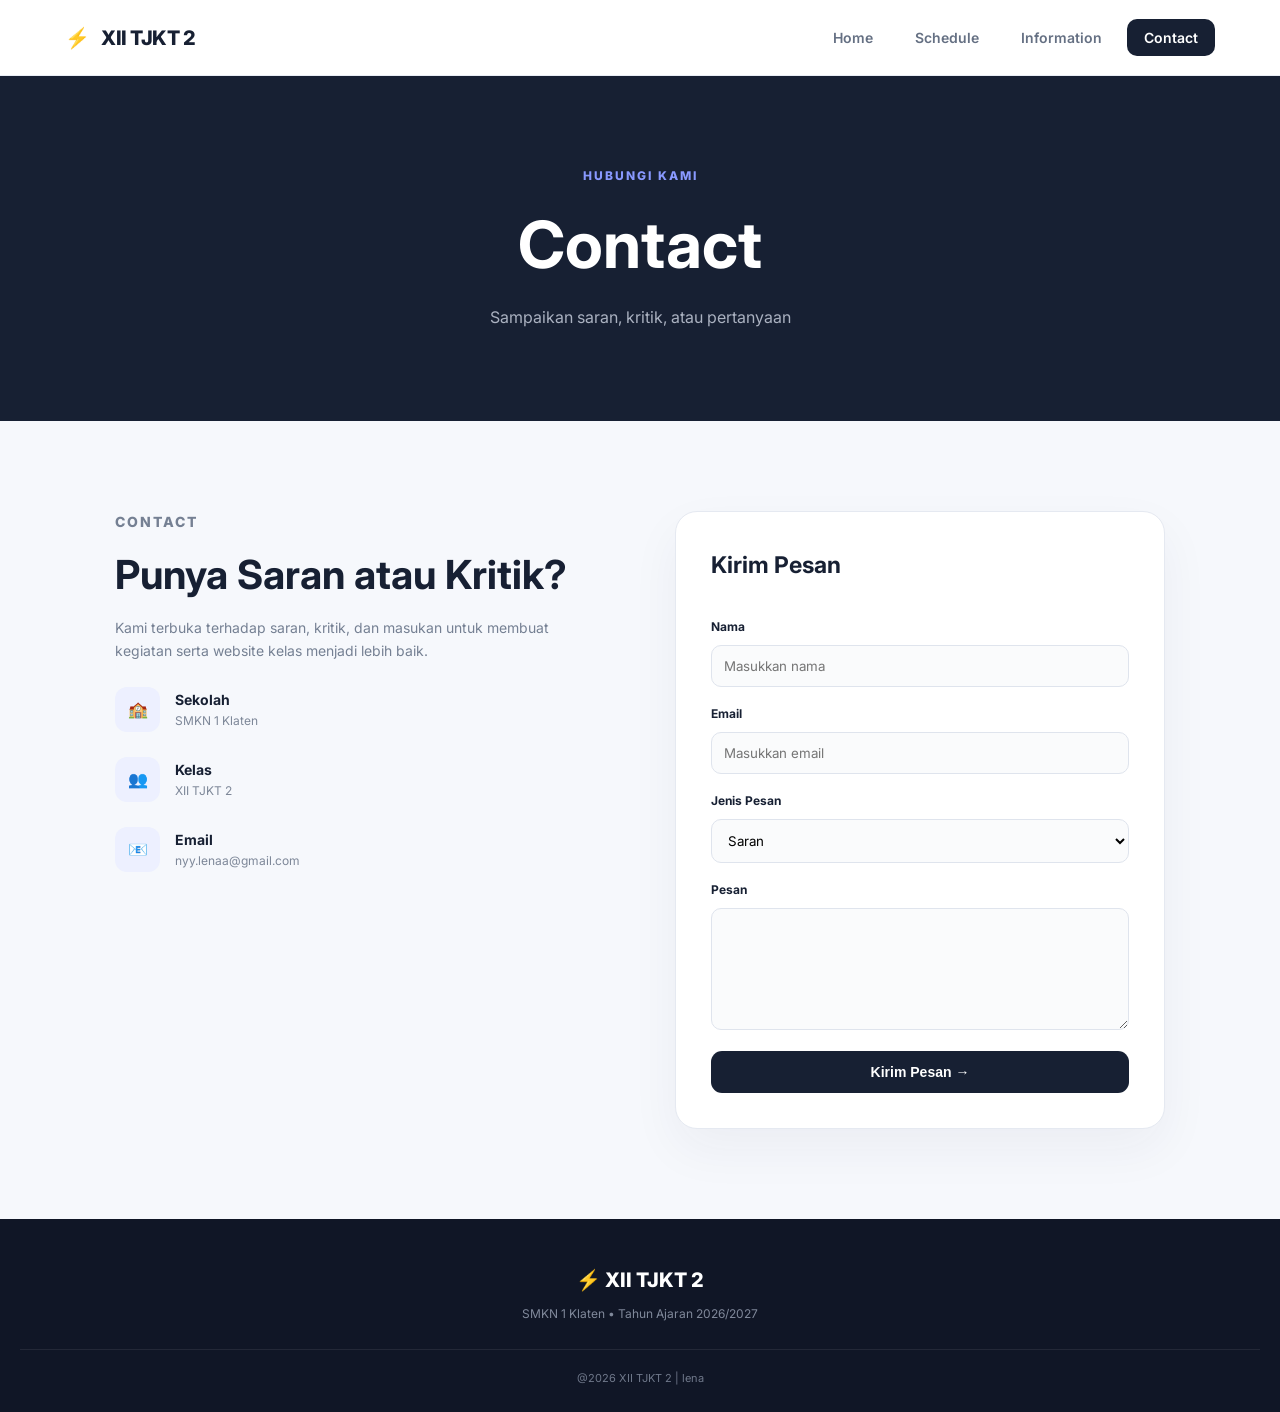
==== contact.html @ afa36472 "Add files via upload" ====
<!DOCTYPE html>
<html lang="id">

<head>

    <meta charset="UTF-8">

    <meta name="viewport"
          content="width=device-width, initial-scale=1.0">

    <title>Contact | XII TJKT 2</title>

    <link rel="stylesheet"
          href="css.css">

</head>


<body>


<header>

    <nav class="navbar">

        <div class="logo">
            <span>⚡</span>
            XII TJKT 2
        </div>

        <ul class="nav-links">

            <li>
                <a href="index.html">
                    Home
                </a>
            </li>

            <li>
                <a href="schedule.html">
                    Schedule
                </a>
            </li>

            <li>
                <a href="information.html">
                    Information
                </a>
            </li>

            <li>
                <a href="contact.html"
                   class="active">
                    Contact
                </a>
            </li>

        </ul>


        <button class="menu-btn"
                onclick="toggleMenu()">
            ☰
        </button>

    </nav>

</header>


<main>


<section class="page-header">

    <p>
        HUBUNGI KAMI
    </p>

    <h1>
        Contact
    </h1>

    <span>
        Sampaikan saran, kritik, atau pertanyaan
    </span>

</section>



<section class="contact-section">


<div class="contact-info">

    <p class="mini-title">
        CONTACT
    </p>

    <h2>
        Punya Saran atau Kritik?
    </h2>

    <p>
        Kami terbuka terhadap saran, kritik, dan masukan
        untuk membuat kegiatan serta website kelas
        menjadi lebih baik.
    </p>


    <div class="contact-item">

        <span>🏫</span>

        <div>
            <h4>Sekolah</h4>
            <p>
                SMKN 1 Klaten
            </p>
        </div>

    </div>


    <div class="contact-item">

        <span>👥</span>

        <div>
            <h4>Kelas</h4>
            <p>
                XII TJKT 2
            </p>
        </div>

    </div>


    <div class="contact-item">

        <span>📧</span>

        <div>
            <h4>Email</h4>
            <p>
                nyy.lenaa@gmail.com
            </p>
        </div>

    </div>

</div>



<div class="contact-form">

    <h3>
        Kirim Pesan
    </h3>


    <form onsubmit="sendMessage(event)">

        <label>
            Nama
        </label>

        <input
            type="text"
            id="name"
            placeholder="Masukkan nama"
            required
        >


        <label>
            Email
        </label>

        <input
            type="email"
            id="email"
            placeholder="Masukkan email"
            required
        >


        <label>
            Jenis Pesan
        </label>

        <select id="type">

            <option>
                Saran
            </option>

            <option>
                Kritik
            </option>

            <option>
                Pertanyaan
            </option>

            <option>
                Lainnya
            </option>

        </select>


        <label>
            Pesan
        </label>

        <textarea
            id="message"
            rows="6"
            placeholder="Tuliskan pesan..."
            required>
        </textarea>


        <button
            type="submit"
            class="btn primary">

            Kirim Pesan →

        </button>

    </form>

</div>


</section>

</main>



<footer>

    <div class="footer-logo">
        ⚡ XII TJKT 2
    </div>

    <p>
        SMKN 1 Klaten • Tahun Ajaran 2026/2027
    </p>

    <div class="copyright">
        @2026 XII TJKT 2 | lena
    </div>

</footer>


<script src="js.js"></script>

</body>

</html>
---- css.css ----
@import url('https://fonts.googleapis.com/css2?family=Inter:wght@400;500;600;700;800&display=swap');

* {
    margin: 0;
    padding: 0;
    box-sizing: border-box;
}

html {
    scroll-behavior: smooth;
}

body {
    font-family: 'Inter', sans-serif;
    background: #f6f8fc;
    color: #172033;
    line-height: 1.6;
}


/* =========================
   NAVBAR
========================= */

header {
    position: sticky;
    top: 0;
    z-index: 1000;
    background: rgba(255,255,255,.92);
    backdrop-filter: blur(15px);
    border-bottom: 1px solid #e9edf5;
}

.navbar {
    max-width: 1200px;
    margin: auto;
    height: 75px;

    display: flex;
    align-items: center;
    justify-content: space-between;

    padding: 0 25px;
}

.logo {
    font-size: 20px;
    font-weight: 800;
    letter-spacing: -.5px;
}

.logo span {
    margin-right: 8px;
}

.nav-links {
    display: flex;
    gap: 8px;
    list-style: none;
}

.nav-links a {
    text-decoration: none;
    color: #657083;

    padding: 10px 17px;
    border-radius: 10px;

    font-size: 14px;
    font-weight: 600;

    transition: .3s;
}

.nav-links a:hover,
.nav-links a.active {
    background: #172033;
    color: white;
}

.menu-btn {
    display: none;
    border: none;
    background: none;
    font-size: 25px;
    cursor: pointer;
}


/* =========================
   HERO
========================= */

.hero {
    min-height: 650px;

    max-width: 1200px;
    margin: auto;

    padding: 80px 25px;

    display: flex;
    align-items: center;
    justify-content: space-between;

    gap: 70px;
}

.hero-content {
    max-width: 650px;
}

.badge {
    display: inline-block;

    background: #e9eefc;
    color: #4257a5;

    padding: 8px 14px;
    border-radius: 50px;

    font-size: 12px;
    font-weight: 700;

    margin-bottom: 20px;
}

.hero h1 {
    font-size: clamp(65px, 10vw, 110px);
    line-height: .9;

    letter-spacing: -6px;
}

.hero h1 span {
    color: #4d63d8;
}

.hero h2 {
    margin-top: 25px;

    font-size: 20px;
    color: #475267;
}

.hero-content > p:not(.badge) {
    margin-top: 15px;

    max-width: 570px;
    color: #727d90;
}

.hero-buttons {
    display: flex;
    gap: 12px;
    margin-top: 30px;
}

.btn {
    display: inline-block;

    padding: 13px 20px;

    border-radius: 11px;

    text-decoration: none;

    font-size: 14px;
    font-weight: 700;

    transition: .3s;
}

.btn.primary {
    background: #172033;
    color: white;
}

.btn.primary:hover {
    transform: translateY(-3px);
}

.btn.secondary {
    border: 1px solid #dce1ea;
    color: #172033;
    background: white;
}


/* HERO CARD */

.hero-card {
    width: 360px;
    height: 360px;

    flex-shrink: 0;

    border-radius: 40px;

    background:
        radial-gradient(circle at 30% 30%, #6f80ed, transparent 30%),
        linear-gradient(145deg, #151c32, #303e73);

    color: white;

    display: flex;
    flex-direction: column;

    align-items: center;
    justify-content: center;

    box-shadow: 0 30px 70px rgba(39,53,110,.25);

    position: relative;
    overflow: hidden;
}

.network-icon {
    font-size: 80px;
    margin-bottom: 10px;
}

.hero-card h3 {
    font-size: 28px;
}

.hero-card p {
    opacity: .7;
}

.network-lines span {
    position: absolute;

    border: 1px solid rgba(255,255,255,.15);
    border-radius: 50%;
}

.network-lines span:nth-child(1) {
    width: 250px;
    height: 250px;
}

.network-lines span:nth-child(2) {
    width: 330px;
    height: 330px;
}

.network-lines span:nth-child(3) {
    width: 430px;
    height: 430px;
}


/* =========================
   SECTION
========================= */

.section {
    max-width: 1200px;
    margin: auto;
    padding: 90px 25px;
}

.section-title {
    margin-bottom: 45px;
}

.section-title p,
.mini-title {
    color: #5c70dd;

    font-size: 12px;
    font-weight: 800;

    letter-spacing: 2px;
}

.section-title h2 {
    font-size: 40px;
    letter-spacing: -1.5px;
}


/* =========================
   PROFILE
========================= */

.profile-grid {
    display: grid;
    grid-template-columns: repeat(3, 1fr);
    gap: 20px;
}

.profile-card {
    background: white;

    padding: 30px;

    border-radius: 20px;

    border: 1px solid #e9edf5;

    transition: .3s;
}

.profile-card:hover {
    transform: translateY(-6px);
    box-shadow: 0 20px 50px rgba(30,40,70,.08);
}

.profile-card .icon {
    width: 50px;
    height: 50px;

    display: grid;
    place-items: center;

    background: #edf0ff;

    border-radius: 14px;

    font-size: 23px;

    margin-bottom: 20px;
}

.profile-card h3 {
    margin-bottom: 10px;
}

.profile-card p {
    color: #758093;
    font-size: 14px;
}


/* =========================
   PURPOSE
========================= */

.purpose {
    background: #172033;
    color: white;
}

.purpose-content {
    max-width: 1200px;

    margin: auto;

    padding: 90px 25px;

    display: grid;

    grid-template-columns: 1fr 1fr;

    gap: 80px;
}

.purpose h2 {
    font-size: 43px;
    line-height: 1.1;

    margin-top: 15px;
}

.purpose h2 span {
    color: #8999ff;
}

.purpose-list {
    display: flex;
    flex-direction: column;
    gap: 20px;
}

.purpose-list div {
    display: flex;
    gap: 20px;

    padding: 20px 0;

    border-bottom: 1px solid rgba(255,255,255,.1);
}

.purpose-list b {
    color: #8999ff;
}


/* =========================
   QUICK ACCESS
========================= */

.quick-grid {
    display: grid;
    grid-template-columns: repeat(3,1fr);
    gap: 20px;
}

.quick-card {
    background: white;

    border: 1px solid #e9edf5;

    padding: 23px;

    border-radius: 18px;

    display: flex;
    align-items: center;
    gap: 18px;

    text-decoration: none;

    color: #172033;

    transition: .3s;
}

.quick-card:hover {
    transform: translateY(-5px);
}

.quick-card > span {
    font-size: 28px;
}

.quick-card p {
    color: #8993a3;
    font-size: 13px;
}

.quick-card b {
    margin-left: auto;
}


/* =========================
   PAGE HEADER
========================= */

.page-header {
    padding: 90px 25px;

    text-align: center;

    background: #172033;
    color: white;
}

.page-header p {
    color: #8999ff;

    font-size: 12px;
    font-weight: 800;

    letter-spacing: 2px;
}

.page-header h1 {
    font-size: 65px;
    margin: 8px 0;
}

.page-header span {
    color: #aab1c0;
}


/* =========================
   TABLE
========================= */

.table-wrapper {
    overflow-x: auto;

    background: white;

    border-radius: 18px;

    border: 1px solid #e5e9f1;
}

table {
    width: 100%;
    border-collapse: collapse;

    min-width: 800px;
}

th {
    background: #172033;
    color: white;

    padding: 16px;

    text-align: left;

    font-size: 13px;
}

td {
    padding: 16px;

    border-bottom: 1px solid #edf0f5;

    font-size: 13px;
}

tr:hover td {
    background: #f8f9fc;
}


/* =========================
   DUTY
========================= */

.dark-section {
    max-width: none;
    background: #172033;
    color: white;
}

.dark-section .section-title {
    max-width: 1150px;
    margin-left: auto;
    margin-right: auto;
}

.dark-section .section-title h2 {
    color: white;
}

.schedule-cards {
    max-width: 1150px;

    margin: auto;

    display: grid;
    grid-template-columns: repeat(3,1fr);

    gap: 20px;
}

.duty-card {
    background: #222b42;

    border: 1px solid #303a53;

    padding: 30px;

    border-radius: 20px;
}

.duty-icon {
    font-size: 35px;
    margin-bottom: 15px;
}

.duty-card h3 {
    margin-bottom: 18px;
}

.duty-card ul {
    list-style: none;

    display: flex;
    flex-direction: column;

    gap: 10px;
}

.duty-card li {
    font-size: 13px;
    color: #b3bac8;
}

.duty-card b {
    color: white;
}


/* =========================
   INFORMATION
========================= */

.information-grid {
    display: flex;
    flex-direction: column;
    gap: 18px;
}

.info-card {
    display: flex;

    background: white;

    border: 1px solid #e5e9f1;

    border-radius: 18px;

    padding: 25px;

    gap: 25px;

    transition: .3s;
}

.info-card:hover {
    transform: translateX(5px);
}

.info-date {
    width: 65px;
    height: 65px;

    background: #edf0ff;

    border-radius: 14px;

    display: flex;
    flex-direction: column;

    align-items: center;
    justify-content: center;

    flex-shrink: 0;
}

.info-date strong {
    font-size: 21px;
}

.info-date span {
    font-size: 10px;
    font-weight: 700;
}

.category {
    display: inline-block;

    padding: 4px 9px;

    border-radius: 5px;

    font-size: 9px;
    font-weight: 800;

    margin-bottom: 7px;
}

.task {
    background: #e9efff;
    color: #5064c9;
}

.announcement {
    background: #eaf8ef;
    color: #31844e;
}

.important {
    background: #fff0e8;
    color: #bd6435;
}

.info-content p {
    color: #7b8595;
    font-size: 13px;

    margin: 5px 0 10px;
}

.info-content small {
    color: #9099a8;
}


/* REMINDER */

.reminder {
    max-width: 1150px;

    margin: 0 auto 90px;

    padding: 30px;

    background: #e9edff;

    border-radius: 20px;

    display: flex;
    gap: 20px;
    align-items: center;
}

.reminder span {
    font-size: 35px;
}

.reminder p {
    color: #68738b;
    font-size: 13px;
}


/* =========================
   CONTACT
========================= */

.contact-section {
    max-width: 1100px;

    margin: auto;

    padding: 90px 25px;

    display: grid;

    grid-template-columns: 1fr 1fr;

    gap: 70px;
}

.contact-info h2 {
    font-size: 40px;

    margin: 10px 0;
}

.contact-info > p {
    color: #758093;
    font-size: 14px;
}

.contact-item {
    display: flex;
    align-items: center;

    gap: 15px;

    margin-top: 25px;
}

.contact-item > span {
    width: 45px;
    height: 45px;

    display: grid;
    place-items: center;

    background: #edf0ff;

    border-radius: 12px;
}

.contact-item h4 {
    font-size: 14px;
}

.contact-item p {
    color: #7d8798;
    font-size: 12px;
}


.contact-form {
    background: white;

    padding: 35px;

    border-radius: 22px;

    border: 1px solid #e5e9f1;

    box-shadow: 0 20px 50px rgba(30,40,70,.05);
}

.contact-form h3 {
    font-size: 23px;

    margin-bottom: 25px;
}

.contact-form form {
    display: flex;
    flex-direction: column;

    gap: 9px;
}

.contact-form label {
    font-size: 12px;
    font-weight: 700;

    margin-top: 8px;
}

.contact-form input,
.contact-form select,
.contact-form textarea {
    width: 100%;

    border: 1px solid #dfe4ed;

    border-radius: 10px;

    padding: 12px;

    font-family: inherit;

    outline: none;

    background: #fafbfc;
}

.contact-form textarea {
    resize: vertical;
}

.contact-form input:focus,
.contact-form select:focus,
.contact-form textarea:focus {
    border-color: #6375dd;
}

.contact-form button {
    border: none;

    cursor: pointer;

    margin-top: 12px;
}


/* =========================
   FOOTER
========================= */

footer {
    background: #101626;

    color: white;

    text-align: center;

    padding: 45px 20px 25px;
}

.footer-logo {
    font-weight: 800;
    font-size: 20px;
}

footer p {
    color: #80899b;

    font-size: 12px;

    margin: 8px 0 25px;
}

.copyright {
    padding-top: 20px;

    border-top: 1px solid rgba(255,255,255,.08);

    color: #6f788a;

    font-size: 11px;
}


/* =========================
   RESPONSIVE
========================= */

@media (max-width: 850px) {

    .nav-links {
        display: none;

        position: absolute;

        top: 75px;
        left: 0;

        width: 100%;

        background: white;

        flex-direction: column;

        padding: 15px 25px;

        border-bottom: 1px solid #eee;
    }

    .nav-links.show {
        display: flex;
    }

    .nav-links a {
        display: block;
    }

    .menu-btn {
        display: block;
    }


    .hero {
        flex-direction: column;

        text-align: center;

        padding-top: 60px;
    }

    .hero-content > p:not(.badge) {
        margin-left: auto;
        margin-right: auto;
    }

    .hero-buttons {
        justify-content: center;
    }

    .hero-card {
        width: 300px;
        height: 300px;
    }


    .profile-grid,
    .quick-grid,
    .schedule-cards {
        grid-template-columns: 1fr;
    }


    .purpose-content,
    .contact-section {
        grid-template-columns: 1fr;
    }

    .purpose h2 {
        font-size: 35px;
    }

    .page-header h1 {
        font-size: 50px;
    }
}


@media (max-width: 500px) {

    .hero h1 {
        font-size: 70px;
    }

    .hero h2 {
        font-size: 17px;
    }

    .hero-buttons {
        flex-direction: column;
    }

    .hero-buttons .btn {
        width: 100%;
    }

    .section {
        padding: 65px 18px;
    }

    .section-title h2 {
        font-size: 32px;
    }

    .info-card {
        gap: 15px;
        padding: 18px;
    }

    .contact-section {
        padding: 60px 18px;
    }

    .contact-form {
        padding: 25px;
    }
}
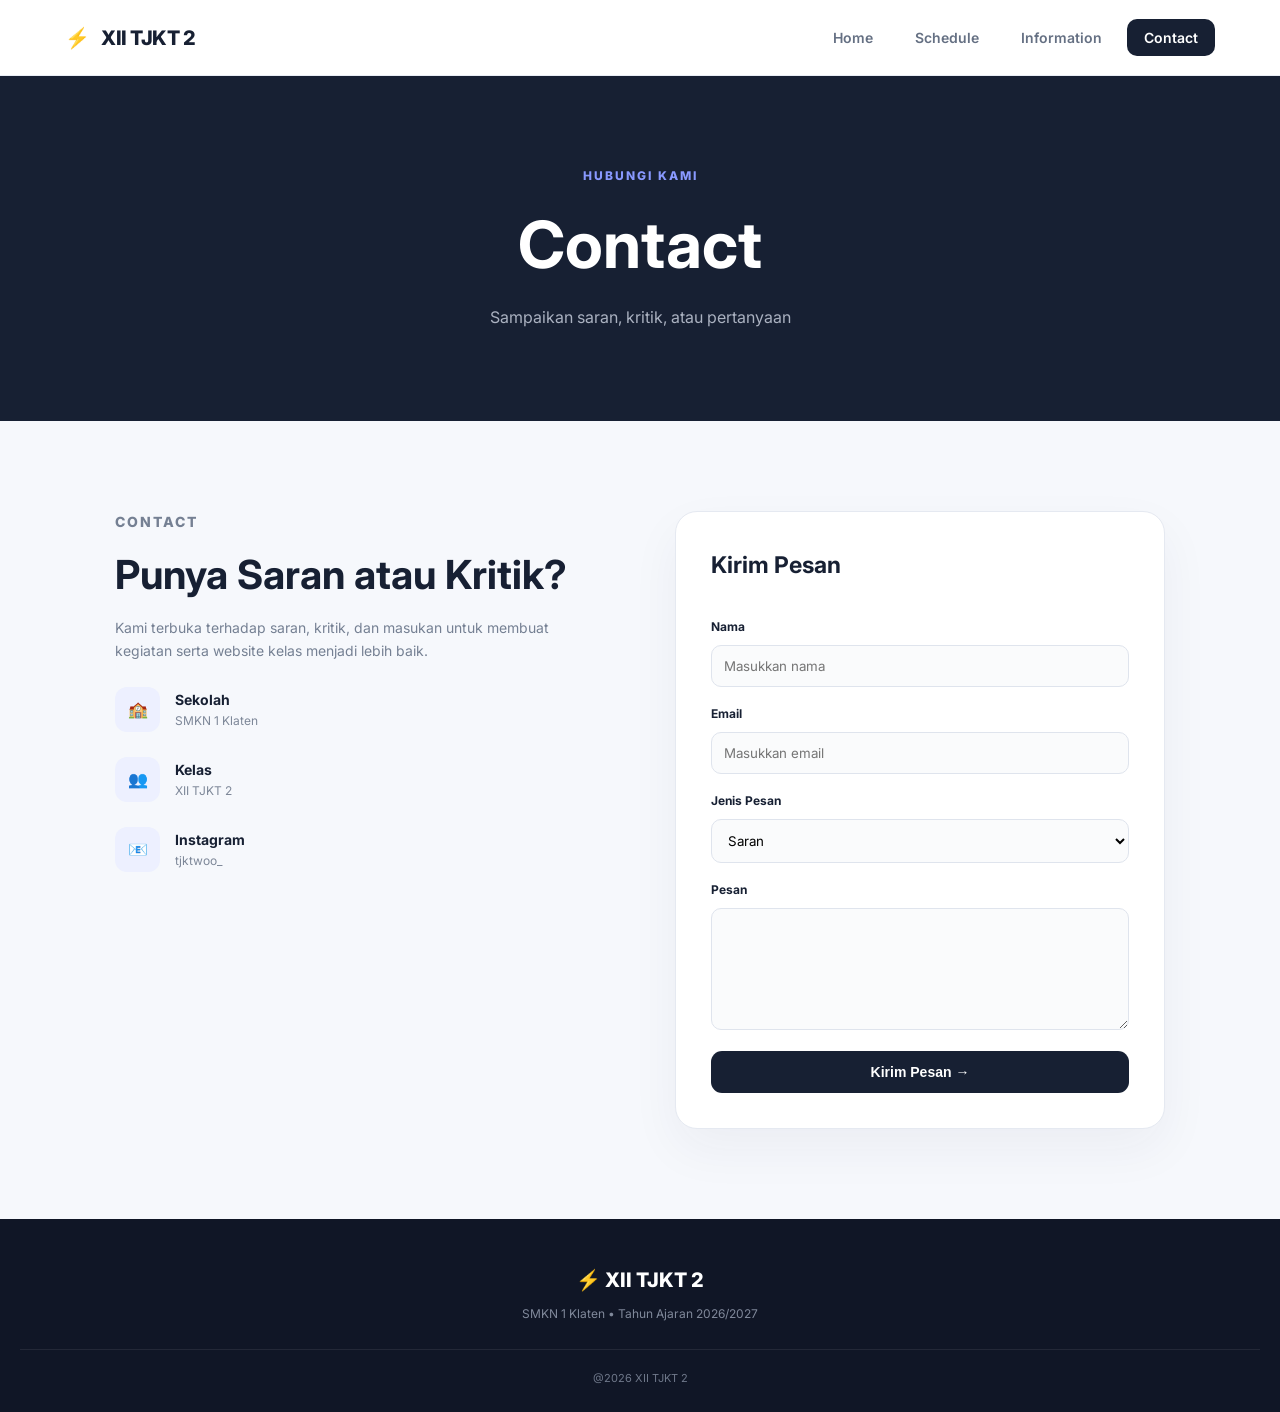
==== commit 1452cd4a: "Add files via upload" ====
--- a/contact.html
+++ b/contact.html
@@ -142,9 +142,9 @@
         <span>📧</span>
 
         <div>
-            <h4>Email</h4>
+            <h4>Instagram</h4>
             <p>
-                nyy.lenaa@gmail.com
+                tjktwoo_
             </p>
         </div>
 
@@ -254,7 +254,7 @@
     </p>
 
     <div class="copyright">
-        @2026 XII TJKT 2 | lena
+        @2026 XII TJKT 2
     </div>
 
 </footer>
--- a/css.css
+++ b/css.css
@@ -994,5 +994,167 @@
     .contact-form {
         padding: 25px;
     }
-}
-
+    
+    /* =========================
+   GALERI POLAROID
+========================= */
+
+.class-gallery {
+    padding: 70px 5%;
+    max-width: 1100px;
+    margin: auto;
+}
+
+.section-title {
+    text-align: center;
+    margin-bottom: 45px;
+}
+
+.section-title span {
+    font-size: 32px;
+    display: block;
+    margin-bottom: 8px;
+}
+
+.section-title h2 {
+    font-size: 30px;
+    margin: 0 0 8px;
+}
+
+.section-title p {
+    margin: 0;
+    opacity: 0.7;
+    font-size: 15px;
+}
+
+
+/* AREA POLAROID */
+
+.polaroid-gallery {
+    display: flex;
+    justify-content: center;
+    align-items: center;
+    gap: 55px;
+    flex-wrap: wrap;
+    padding: 20px;
+}
+
+
+/* POLAROID */
+
+.polaroid {
+    width: 330px;
+    padding: 15px 15px 25px;
+    background: white;
+    box-shadow: 0 15px 35px rgba(0, 0, 0, 0.20);
+    transition: all 0.35s ease;
+    position: relative;
+}
+
+
+/* FOTO */
+
+.polaroid-photo {
+    width: 100%;
+    height: 300px;
+    overflow: hidden;
+    background: #eee;
+}
+
+.polaroid-photo img {
+    width: 100%;
+    height: 100%;
+    object-fit: cover;
+    display: block;
+    transition: transform 0.5s ease;
+}
+
+
+/* TEKS */
+
+.polaroid-caption {
+    text-align: center;
+    padding-top: 15px;
+    color: #222;
+}
+
+.polaroid-caption h3 {
+    margin: 0 0 5px;
+    font-size: 20px;
+}
+
+.polaroid-caption p {
+    margin: 0;
+    font-size: 14px;
+    color: #666;
+}
+
+
+/* FOTO KIRI MIRING */
+
+.polaroid-left {
+    transform: rotate(-4deg);
+}
+
+
+/* FOTO KANAN MIRING */
+
+.polaroid-right {
+    transform: rotate(4deg);
+}
+
+
+/* HOVER */
+
+.polaroid:hover {
+    transform: rotate(0deg) translateY(-12px) scale(1.04);
+    box-shadow: 0 25px 45px rgba(0, 0, 0, 0.28);
+    z-index: 5;
+}
+
+.polaroid:hover img {
+    transform: scale(1.06);
+}
+
+
+/* EFEK TAPE */
+
+.polaroid::before {
+    content: "";
+    position: absolute;
+    width: 80px;
+    height: 25px;
+    background: rgba(255, 235, 170, 0.75);
+    top: -12px;
+    left: 50%;
+    transform: translateX(-50%) rotate(-2deg);
+    z-index: 2;
+}
+
+
+/* HP */
+
+@media (max-width: 700px) {
+
+    .class-gallery {
+        padding: 50px 20px;
+    }
+
+    .section-title h2 {
+        font-size: 25px;
+    }
+
+    .polaroid-gallery {
+        gap: 40px;
+    }
+
+    .polaroid {
+        width: 290px;
+    }
+
+    .polaroid-photo {
+        height: 270px;
+    }
+    
+}
+
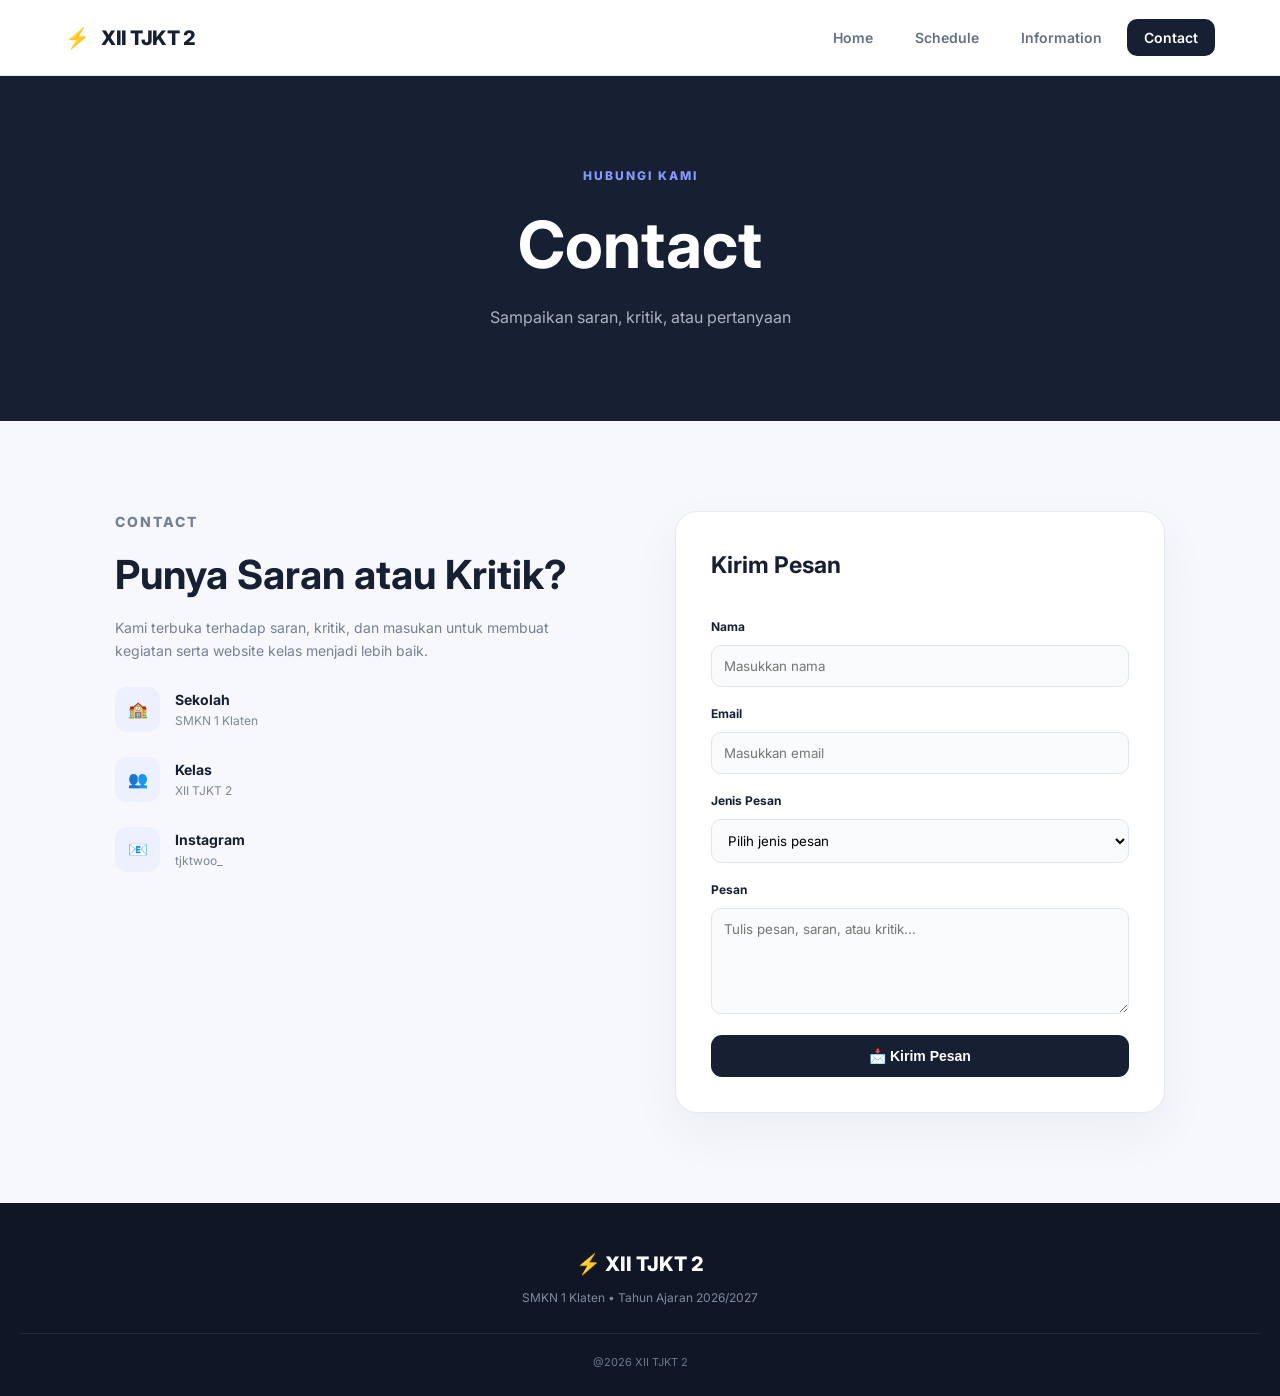
==== commit e9a8bca7: "Add files via upload" ====
--- a/contact.html
+++ b/contact.html
@@ -4,15 +4,14 @@
 <head>
 
     <meta charset="UTF-8">
-
     <meta name="viewport"
           content="width=device-width, initial-scale=1.0">
-
     <title>Contact | XII TJKT 2</title>
-
     <link rel="stylesheet"
           href="css.css">
 
+    <link rel="shortcut icon" href="/favicon.ico" type="image/x-icon">
+    <link rel="icon" href="/favicon.ico" type="image/x-icon">
 </head>
 
 
@@ -161,78 +160,49 @@
     </h3>
 
 
-    <form onsubmit="sendMessage(event)">
-
-        <label>
-            Nama
-        </label>
-
-        <input
-            type="text"
-            id="name"
-            placeholder="Masukkan nama"
-            required
-        >
-
-
-        <label>
-            Email
-        </label>
-
-        <input
-            type="email"
-            id="email"
-            placeholder="Masukkan email"
-            required
-        >
-
-
-        <label>
-            Jenis Pesan
-        </label>
-
-        <select id="type">
-
-            <option>
-                Saran
-            </option>
-
-            <option>
-                Kritik
-            </option>
-
-            <option>
-                Pertanyaan
-            </option>
-
-            <option>
-                Lainnya
-            </option>
-
-        </select>
-
-
-        <label>
-            Pesan
-        </label>
-
-        <textarea
-            id="message"
-            rows="6"
-            placeholder="Tuliskan pesan..."
-            required>
-        </textarea>
-
-
-        <button
-            type="submit"
-            class="btn primary">
-
-            Kirim Pesan →
-
-        </button>
-
-    </form>
+    <form action="https://formspree.io/f/xnpnqdqo" method="POST">
+
+    <label for="name">Nama</label>
+    <input 
+        type="text" 
+        id="name"
+        name="nama"
+        placeholder="Masukkan nama"
+        required
+    >
+
+    <label for="email">Email</label>
+    <input 
+        type="email" 
+        id="email"
+        name="email"
+        placeholder="Masukkan email"
+        required
+    >
+
+    <label for="category">Jenis Pesan</label>
+    <select id="category" name="jenis_pesan" required>
+        <option value="">Pilih jenis pesan</option>
+        <option value="Saran">Saran</option>
+        <option value="Kritik">Kritik</option>
+        <option value="Pertanyaan">Pertanyaan</option>
+        <option value="Pesan">Pesan</option>
+    </select>
+
+    <label for="message">Pesan</label>
+    <textarea
+        id="message"
+        name="pesan"
+        rows="5"
+        placeholder="Tulis pesan, saran, atau kritik..."
+        required
+    ></textarea>
+
+    <button type="submit" class="btn primary">
+        📩 Kirim Pesan
+    </button>
+
+</form>
 
 </div>
 
--- a/css.css
+++ b/css.css
@@ -995,166 +995,71 @@
         padding: 25px;
     }
     
-    /* =========================
-   GALERI POLAROID
+}   
+/* =========================
+   GALERI KELAS
 ========================= */
 
 .class-gallery {
-    padding: 70px 5%;
-    max-width: 1100px;
-    margin: auto;
-}
-
-.section-title {
+    width: 100%;
+    padding: 50px 20px;
+    overflow: hidden;
+}
+
+.class-gallery .section-title {
     text-align: center;
-    margin-bottom: 45px;
-}
-
-.section-title span {
-    font-size: 32px;
-    display: block;
-    margin-bottom: 8px;
-}
-
-.section-title h2 {
-    font-size: 30px;
-    margin: 0 0 8px;
-}
-
-.section-title p {
-    margin: 0;
-    opacity: 0.7;
-    font-size: 15px;
-}
-
-
-/* AREA POLAROID */
+    margin-bottom: 30px;
+}
 
 .polaroid-gallery {
     display: flex;
     justify-content: center;
-    align-items: center;
-    gap: 55px;
-    flex-wrap: wrap;
-    padding: 20px;
-}
-
-
-/* POLAROID */
-
-.polaroid {
-    width: 330px;
-    padding: 15px 15px 25px;
+    align-items: flex-start;
+    gap: 35px;
+    width: 100%;
+}
+
+.class-gallery .polaroid {
+    width: 250px !important;
+    height: auto !important;
+    flex: 0 0 250px !important;
+    padding: 10px 10px 18px !important;
+    margin: 0 !important;
     background: white;
-    box-shadow: 0 15px 35px rgba(0, 0, 0, 0.20);
-    transition: all 0.35s ease;
-    position: relative;
-}
-
-
-/* FOTO */
-
-.polaroid-photo {
-    width: 100%;
-    height: 300px;
+    box-sizing: border-box;
+    box-shadow: 0 8px 20px rgba(0,0,0,.18);
+}
+
+.class-gallery .polaroid-photo {
+    width: 230px !important;
+    height: 210px !important;
     overflow: hidden;
-    background: #eee;
-}
-
-.polaroid-photo img {
-    width: 100%;
-    height: 100%;
-    object-fit: cover;
-    display: block;
-    transition: transform 0.5s ease;
-}
-
-
-/* TEKS */
-
-.polaroid-caption {
-    text-align: center;
-    padding-top: 15px;
-    color: #222;
-}
-
-.polaroid-caption h3 {
-    margin: 0 0 5px;
-    font-size: 20px;
-}
-
-.polaroid-caption p {
-    margin: 0;
-    font-size: 14px;
-    color: #666;
-}
-
-
-/* FOTO KIRI MIRING */
+}
+
+.class-gallery .polaroid-photo img {
+    display: block !important;
+    width: 230px !important;
+    height: 210px !important;
+    max-width: 230px !important;
+    object-fit: cover !important;
+}
 
 .polaroid-left {
     transform: rotate(-4deg);
 }
 
-
-/* FOTO KANAN MIRING */
-
 .polaroid-right {
     transform: rotate(4deg);
 }
 
 
-/* HOVER */
-
-.polaroid:hover {
-    transform: rotate(0deg) translateY(-12px) scale(1.04);
-    box-shadow: 0 25px 45px rgba(0, 0, 0, 0.28);
-    z-index: 5;
-}
-
-.polaroid:hover img {
-    transform: scale(1.06);
-}
-
-
-/* EFEK TAPE */
-
-.polaroid::before {
-    content: "";
-    position: absolute;
-    width: 80px;
-    height: 25px;
-    background: rgba(255, 235, 170, 0.75);
-    top: -12px;
-    left: 50%;
-    transform: translateX(-50%) rotate(-2deg);
-    z-index: 2;
-}
-
-
 /* HP */
 
 @media (max-width: 700px) {
 
-    .class-gallery {
-        padding: 50px 20px;
-    }
-
-    .section-title h2 {
-        font-size: 25px;
-    }
-
     .polaroid-gallery {
-        gap: 40px;
-    }
-
-    .polaroid {
-        width: 290px;
-    }
-
-    .polaroid-photo {
-        height: 270px;
-    }
-    
-}
-
+        flex-direction: column;
+        align-items: center;
+        gap: 30px;
+    }
+}
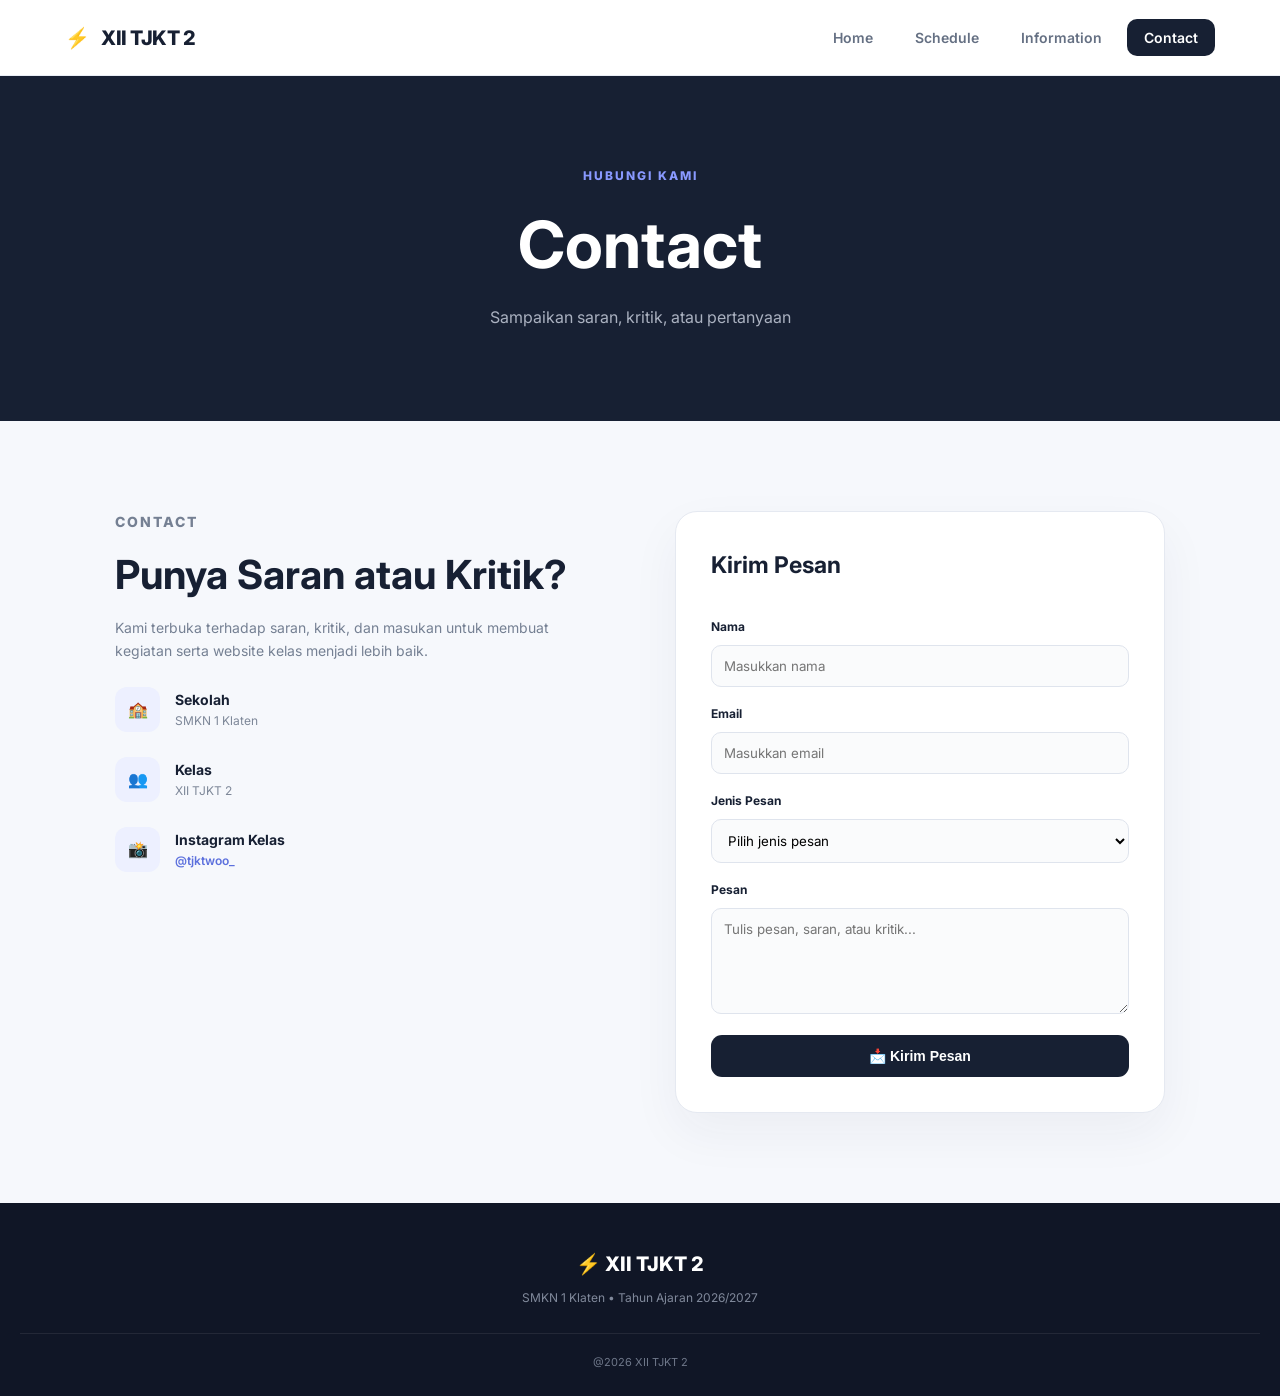
==== commit 735aff02: "Add files via upload" ====
--- a/contact.html
+++ b/contact.html
@@ -137,15 +137,22 @@
 
 
     <div class="contact-item">
-
-        <span>📧</span>
-
-        <div>
-            <h4>Instagram</h4>
-            <p>
-                tjktwoo_
-            </p>
-        </div>
+    <span>📸</span>
+    <div>
+        <h4>Instagram Kelas</h4>
+
+        <p>
+            <a 
+                href="https://www.instagram.com/tjktwoo_?stkn=MWtwcmY1aWZsc21ydg=="
+                target="_blank"
+                rel="noopener noreferrer"
+            >
+                @tjktwoo_
+            </a>
+        </p>
+
+    </div>
+</div>
 
     </div>
 
--- a/css.css
+++ b/css.css
@@ -1062,4 +1062,15 @@
         align-items: center;
         gap: 30px;
     }
+}
+/* LINK INSTAGRAM */
+
+.contact-item a {
+    color: #5c70dd;
+    text-decoration: none;
+    font-weight: 600;
+}
+
+.contact-item a:hover {
+    text-decoration: underline;
 }
